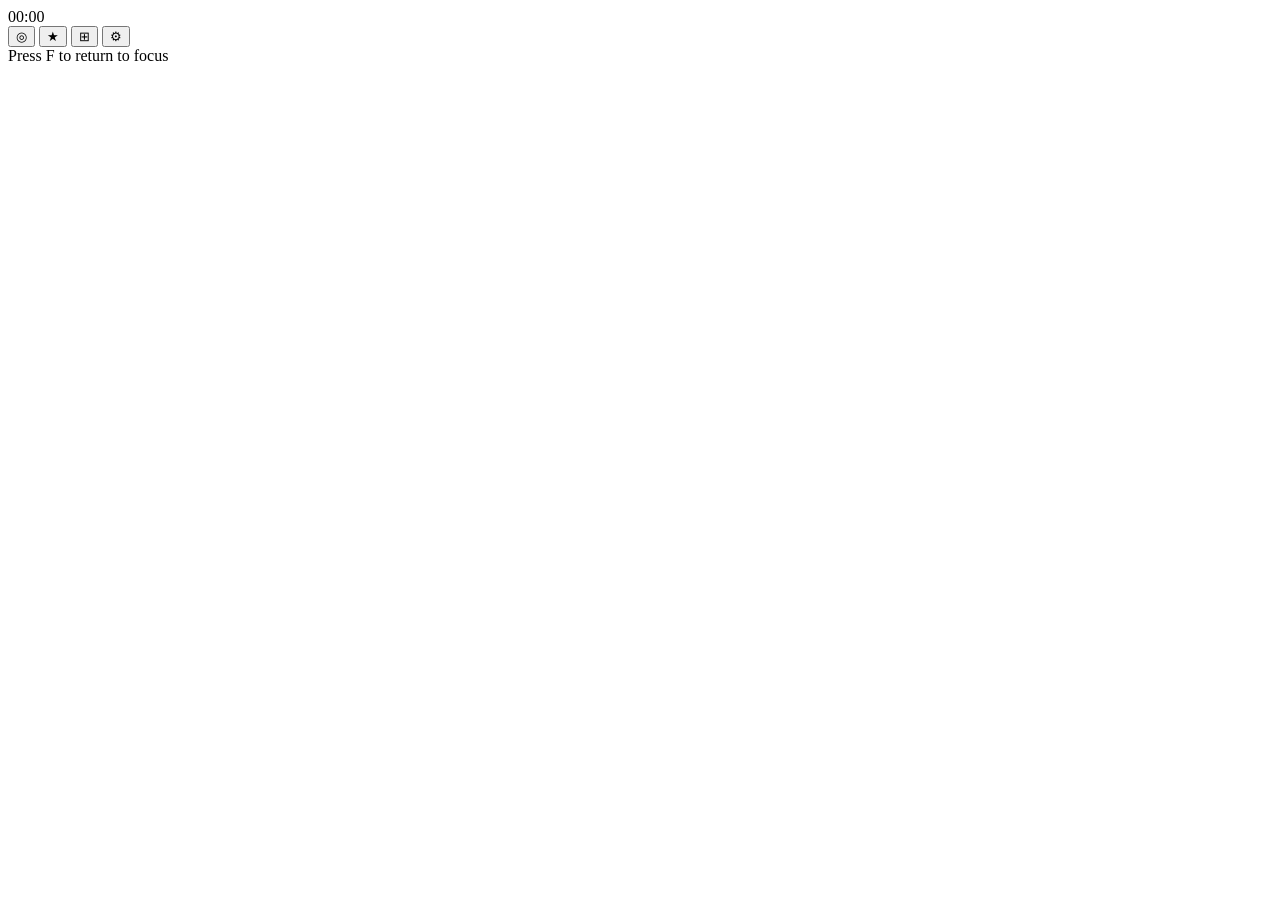
==== index.html @ 4728eda2 "Add files via upload" ====
<!DOCTYPE html>
<html lang="en" data-style="glass" data-mode="system">
<head>
  <meta charset="UTF-8" />
  <meta name="viewport" content="width=device-width, initial-scale=1.0" />
  <title>CustomTab</title>
  <link rel="icon" type="image/png" href="fav.png" />
  <link rel="preconnect" href="https://fonts.googleapis.com" />
  <link rel="preconnect" href="https://fonts.gstatic.com" crossorigin />
  <link href="https://fonts.googleapis.com/css2?family=Inter:wght@400;500;600&display=swap" rel="stylesheet" />

  <!-- v5 styles -->
  <link rel="stylesheet" href="src/styles/tokens.css" />
  <link rel="stylesheet" href="src/styles/base.css" />
  <link rel="stylesheet" href="src/styles/layout.css?v=2026-06-14-3" />
  <link rel="stylesheet" href="src/styles/components.css?v=2026-06-14-3" />
  <link rel="stylesheet" href="src/styles/widgets.css?v=2026-06-14-3" />
  <link rel="stylesheet" href="src/styles/settings.css?v=2026-06-14-3" />
  <link rel="stylesheet" href="src/styles/blocks.css?v=2026-06-14-3" />
  <link rel="stylesheet" href="src/styles/onboarding.css" />
  <link rel="stylesheet" href="src/styles/responsive.css?v=2026-06-14-3" />
</head>
<body>

  <!-- Background layer -->
  <div id="bg-layer">
    <div id="bg-media"></div>
    <div id="bg-overlay" aria-hidden="true"></div>
  </div>

  <!-- Focus layer (default visible) -->
  <div id="focus-layer" aria-label="Focus view">
    <div class="focus-content">
      <div id="f-clock" aria-live="off" aria-atomic="true">00:00</div>
      <div id="f-date"></div>
      <div id="f-greeting"></div>
      <div id="f-weather" hidden></div>
      <div id="f-goals" hidden></div>
    </div>
  </div>

  <!-- Top bar (shown when dashboard is open) -->
  <div id="top-bar">
    <button class="icon-btn" id="focus-btn"  title="Back to focus (F)" aria-label="Return to focus view">◎</button>
    <button class="icon-btn" id="favs-btn"   title="Open favorite links" aria-label="Open all favorite links">★</button>
    <button class="icon-btn" id="design-btn" title="Design mode — drag and resize dashboard blocks" aria-label="Toggle design mode">⊞</button>
    <button class="icon-btn" id="settings-btn" title="Settings" aria-label="Open settings">⚙</button>
  </div>

  <!-- Dashboard layer -->
  <div id="dash-layer" aria-hidden="true">
    <div id="dash-content">
      <!-- All dashboard blocks rendered here by blocks.js -->
      <div id="blocks-container" class="blocks-container mode-auto" aria-label="Dashboard"></div>
    </div>
  </div>

  <!-- Quick Open (Ctrl/Cmd+K) -->
  <div id="quick-open" role="dialog" aria-modal="true" aria-label="Quick Open" hidden>
    <div id="quick-backdrop"></div>
    <div id="quick-panel">
      <div id="quick-header">
        <span class="q-icon" aria-hidden="true">⌘</span>
        <input id="quick-input" type="text"
               placeholder="Search links, run actions…"
               autocomplete="off" aria-label="Quick search" />
        <kbd id="quick-esc">esc</kbd>
      </div>
      <div id="quick-results" role="listbox" aria-label="Results"></div>
    </div>
  </div>

  <!-- Settings modal -->
  <div id="settings-modal" class="modal-wrap" role="dialog"
       aria-modal="true" aria-label="Settings" hidden>
    <div class="modal-backdrop"></div>
    <div class="modal-panel">
      <div class="modal-header">
        <h2>Settings</h2>
        <button class="modal-close" id="settings-close" aria-label="Close settings">✕</button>
      </div>
      <div class="modal-body">
        <nav id="settings-tabs" aria-label="Settings sections"></nav>
        <div id="settings-content"></div>
      </div>
    </div>
  </div>

  <!-- Onboarding wizard -->
  <div id="onboarding-modal" role="dialog" aria-modal="true" aria-label="Welcome to CustomTab" hidden>
    <div id="onboarding-backdrop"></div>
    <div id="onboarding-panel"></div>
  </div>

  <!-- Migration notice (old config detected) -->
  <div id="migration-notice" hidden>
    <div class="migration-title">⚠ Older setup found</div>
    <p>We found an older CustomTab or MinimalTab setup. v5 uses a new structure — your previous settings will not be automatically migrated.</p>
    <p style="margin-top:.4rem;font-size:.82rem;color:var(--muted)">You can export your old data from your browser's localStorage before starting fresh.</p>
    <div class="migration-actions">
      <button class="s-btn ghost sm" data-settings>Backup &amp; Restore</button>
      <button class="s-btn ghost sm" data-dismiss>Dismiss</button>
    </div>
  </div>

  <!-- Design mode toolbar -->
  <div id="design-toolbar" hidden aria-label="Design mode controls">
    <span id="design-toolbar-label">Design</span>
    <span id="design-mode-label" class="dtb-mode">Auto</span>
    <button class="dtb-btn" id="design-mode-toggle-btn" title="Switch between auto and custom grid mode">Switch mode</button>
    <button class="dtb-btn" id="design-reset-btn">Reset layout</button>
    <button class="dtb-btn dtb-primary" id="design-done-btn">✓ Done</button>
  </div>

  <!-- Link context menu -->
  <div id="link-ctx" role="menu" aria-label="Link options" hidden></div>

  <!-- Hidden file input for config import -->
  <input id="import-file" type="file" accept="application/json" hidden aria-hidden="true" />

  <!-- Toast notification -->
  <div id="toast" role="status" aria-live="polite" aria-atomic="true"></div>

  <!-- Focus hint -->
  <div id="focus-hint" aria-hidden="true">Press F to return to focus</div>

  <script type="module" src="src/main.js?v=2026-06-14-3"></script>
</body>
</html>
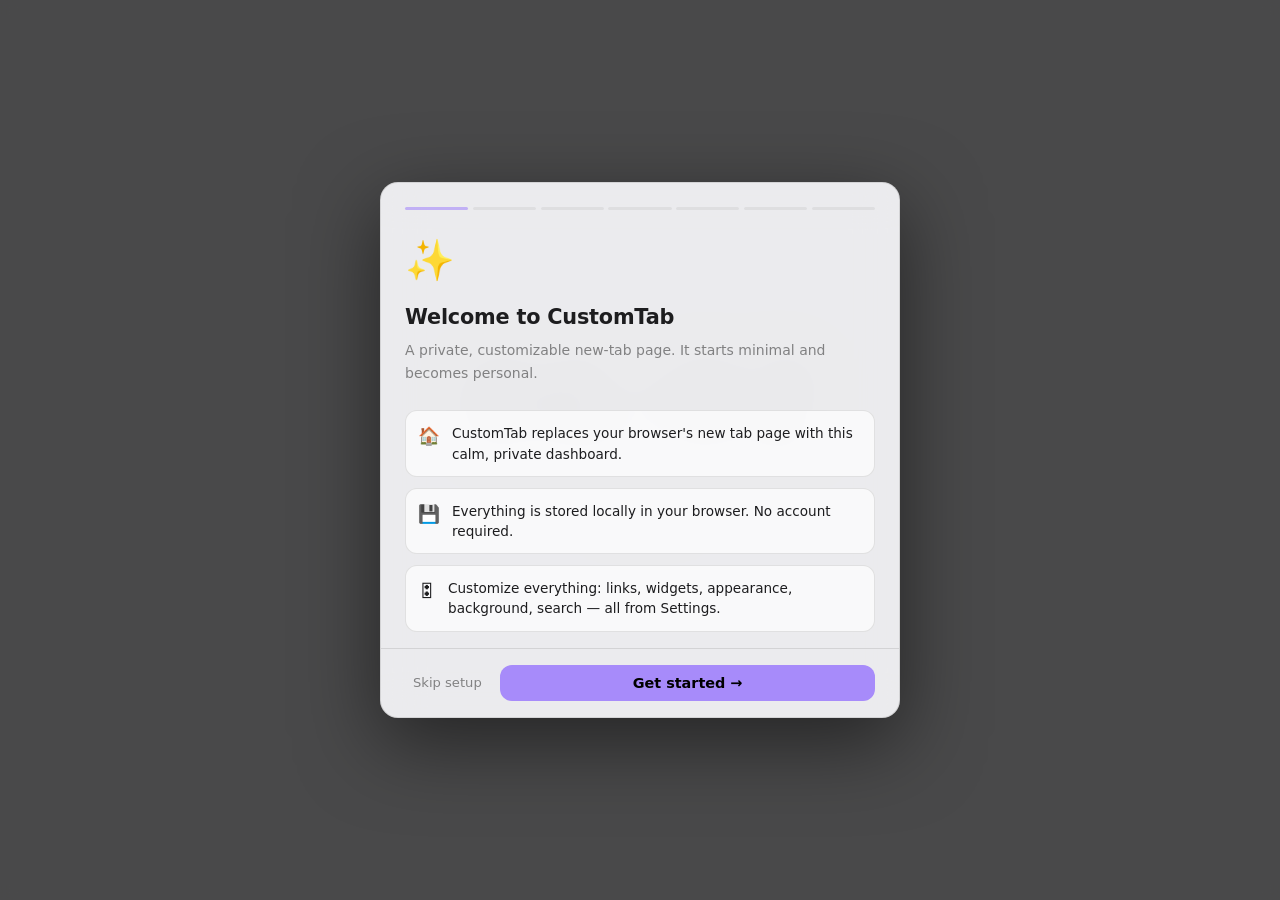
==== commit c471bb07: "Add files via upload" ====
--- a/index.html
+++ b/index.html
@@ -1,4 +1,4 @@
-<!DOCTYPE html>
+﻿<!DOCTYPE html>
 <html lang="en" data-style="glass" data-mode="system">
 <head>
   <meta charset="UTF-8" />
@@ -12,13 +12,13 @@
   <!-- v5 styles -->
   <link rel="stylesheet" href="src/styles/tokens.css" />
   <link rel="stylesheet" href="src/styles/base.css" />
-  <link rel="stylesheet" href="src/styles/layout.css?v=2026-06-14-3" />
-  <link rel="stylesheet" href="src/styles/components.css?v=2026-06-14-3" />
-  <link rel="stylesheet" href="src/styles/widgets.css?v=2026-06-14-3" />
-  <link rel="stylesheet" href="src/styles/settings.css?v=2026-06-14-3" />
-  <link rel="stylesheet" href="src/styles/blocks.css?v=2026-06-14-3" />
+  <link rel="stylesheet" href="src/styles/layout.css?v=2026-06-15-1" />
+  <link rel="stylesheet" href="src/styles/components.css?v=2026-06-15-1" />
+  <link rel="stylesheet" href="src/styles/widgets.css?v=2026-06-15-1" />
+  <link rel="stylesheet" href="src/styles/settings.css?v=2026-06-15-3" />
+  <link rel="stylesheet" href="src/styles/blocks.css?v=2026-06-15-1" />
   <link rel="stylesheet" href="src/styles/onboarding.css" />
-  <link rel="stylesheet" href="src/styles/responsive.css?v=2026-06-14-3" />
+  <link rel="stylesheet" href="src/styles/responsive.css?v=2026-06-15-1" />
 </head>
 <body>
 
@@ -124,6 +124,6 @@
   <!-- Focus hint -->
   <div id="focus-hint" aria-hidden="true">Press F to return to focus</div>
 
-  <script type="module" src="src/main.js?v=2026-06-14-3"></script>
+  <script type="module" src="src/main.js?v=2026-06-15-4"></script>
 </body>
 </html>
--- a/src/styles/tokens.css
+++ b/src/styles/tokens.css
@@ -0,0 +1,97 @@
+/* ── Design tokens (CSS custom properties) ── */
+:root {
+  --accent:         #a78bfa;
+  --bg:             #1a1a2e;
+  --text:           #ffffff;
+  --muted:          rgba(255,255,255,0.50);
+  --subtle:         rgba(255,255,255,0.07);
+  --glass-bg:       rgba(255,255,255,0.07);
+  --glass-border:   rgba(255,255,255,0.12);
+  --glass-shadow:   0 8px 32px rgba(0,0,0,0.28);
+  --glass-blur:     20px;
+  --danger:         rgba(239,68,68,1);
+  --danger-bg:      rgba(239,68,68,0.12);
+  --danger-border:  rgba(239,68,68,0.25);
+  --danger-text:    #f87171;
+  --success:        #4ade80;
+  --warning:        #fbbf24;
+
+  --radius-sm:  8px;
+  --radius-md:  12px;
+  --radius-lg:  18px;
+  --radius-xl:  9999px;
+
+  --ease: cubic-bezier(0.4,0,0.2,1);
+  --dur:  260ms;
+
+  --dash-max-width-sm: 540px;
+  --dash-max-width-md: 680px;
+  --dash-max-width-lg: 860px;
+  --dash-max-width-xl: 1080px;
+}
+
+/* ── Style presets ── */
+[data-style="minimal"] {
+  --accent:       #e5e5e5;
+  --bg:           #111111;
+  --glass-bg:     rgba(255,255,255,0.04);
+  --glass-border: rgba(255,255,255,0.08);
+  --glass-blur:   8px;
+}
+[data-style="glass"] {
+  --accent:     #a78bfa;
+  --bg:         #1a1a2e;
+  --glass-bg:   rgba(255,255,255,0.07);
+  --glass-blur: 22px;
+}
+[data-style="neon"] {
+  --accent:       #00ffff;
+  --bg:           #0a0e27;
+  --glass-bg:     rgba(0,255,255,0.05);
+  --glass-border: rgba(0,255,255,0.14);
+}
+[data-style="pastel"] {
+  --accent:       #f9a8d4;
+  --bg:           #fdf2f8;
+  --text:         #1f1f1f;
+  --muted:        rgba(0,0,0,0.45);
+  --subtle:       rgba(0,0,0,0.05);
+  --glass-bg:     rgba(255,255,255,0.65);
+  --glass-border: rgba(0,0,0,0.09);
+  --glass-shadow: 0 8px 32px rgba(0,0,0,0.1);
+}
+[data-style="forest"] {
+  --accent:       #4ade80;
+  --bg:           #0f172a;
+  --glass-bg:     rgba(74,222,128,0.06);
+  --glass-border: rgba(74,222,128,0.12);
+}
+[data-style="oled"] {
+  --accent:     #00d9ff;
+  --bg:         #000000;
+  --glass-bg:   rgba(255,255,255,0.04);
+  --glass-blur: 10px;
+}
+
+/* ── Light / dark / system mode ── */
+@media (prefers-color-scheme: light) {
+  [data-mode="system"] {
+    --bg:           #f5f5f7;
+    --text:         #1d1d1f;
+    --muted:        rgba(0,0,0,0.45);
+    --subtle:       rgba(0,0,0,0.055);
+    --glass-bg:     rgba(255,255,255,0.70);
+    --glass-border: rgba(0,0,0,0.10);
+    --glass-shadow: 0 8px 32px rgba(0,0,0,0.10);
+  }
+}
+[data-mode="light"] {
+  --bg:           #f5f5f7;
+  --text:         #1d1d1f;
+  --muted:        rgba(0,0,0,0.45);
+  --subtle:       rgba(0,0,0,0.055);
+  --glass-bg:     rgba(255,255,255,0.70);
+  --glass-border: rgba(0,0,0,0.10);
+  --glass-shadow: 0 8px 32px rgba(0,0,0,0.10);
+}
+/* data-mode="dark" uses root defaults */
--- a/src/styles/base.css
+++ b/src/styles/base.css
@@ -0,0 +1,61 @@
+/* ── Reset ── */
+*, *::before, *::after {
+  box-sizing: border-box;
+  margin: 0;
+  padding: 0;
+}
+
+html, body {
+  height: 100%;
+  overflow: hidden;
+}
+
+body {
+  background: var(--bg);
+  color: var(--text);
+  font-family: 'Inter', -apple-system, BlinkMacSystemFont, system-ui, sans-serif;
+  font-size: 15px;
+  line-height: 1.5;
+  -webkit-font-smoothing: antialiased;
+  transition: background var(--dur) var(--ease), color var(--dur) var(--ease);
+}
+
+a        { color: inherit; text-decoration: none; }
+button   { font-family: inherit; cursor: pointer; }
+input, select, textarea { font-family: inherit; }
+img      { display: block; }
+
+/* ── Scrollbar ── */
+::-webkit-scrollbar        { width: 4px; height: 4px; }
+::-webkit-scrollbar-track  { background: transparent; }
+::-webkit-scrollbar-thumb  { background: var(--glass-border); border-radius: 2px; }
+::-webkit-scrollbar-thumb:hover { background: var(--muted); }
+
+/* ── Focus visible ── */
+:focus-visible {
+  outline: 2px solid var(--accent);
+  outline-offset: 2px;
+}
+:focus:not(:focus-visible) {
+  outline: none;
+}
+
+/* ── Reduced motion ── */
+@media (prefers-reduced-motion: reduce) {
+  *, *::before, *::after {
+    transition-duration: 1ms !important;
+    animation-duration: 1ms !important;
+    animation-iteration-count: 1 !important;
+  }
+}
+
+/* ── Screen reader only ── */
+.sr-only {
+  position: absolute;
+  width: 1px; height: 1px;
+  padding: 0; margin: -1px;
+  overflow: hidden;
+  clip: rect(0,0,0,0);
+  white-space: nowrap;
+  border-width: 0;
+}
--- a/src/styles/layout.css
+++ b/src/styles/layout.css
@@ -0,0 +1,187 @@
+/* ── Background layer ── */
+#bg-layer {
+  position: fixed;
+  inset: 0;
+  z-index: 0;
+  overflow: hidden;
+}
+#bg-media {
+  position: absolute;
+  inset: 0;
+  width: 100%; height: 100%;
+  background-size: cover;
+  background-position: center;
+  filter: blur(0px) brightness(0.65);
+  transform: scale(1.05);
+  transition: filter 0.4s ease, background-image 0.6s ease;
+}
+#bg-overlay {
+  position: absolute;
+  inset: 0;
+  background: linear-gradient(180deg,
+    rgba(0,0,0,.18) 0%,
+    rgba(0,0,0,.38) 55%,
+    rgba(0,0,0,.5)  100%);
+  pointer-events: none;
+}
+body:not(.has-bg-image) #bg-overlay { display: none; }
+
+/* ── App layers ── */
+#focus-layer, #dash-layer {
+  position: fixed;
+  inset: 0;
+  z-index: 10;
+  transition: opacity var(--dur) var(--ease), visibility var(--dur) var(--ease);
+}
+
+/* ── Focus layer ── */
+#focus-layer {
+  display: grid;
+  place-items: center;
+  cursor: default;
+  user-select: none;
+}
+.focus-content { text-align: center; }
+
+#f-clock {
+  font-size: clamp(4rem, 12vw, 7.5rem);
+  font-weight: 600;
+  letter-spacing: -0.03em;
+  line-height: 1;
+}
+#f-date {
+  font-size: clamp(1rem, 2.5vw, 1.35rem);
+  font-weight: 400;
+  opacity: 0.8;
+  margin-top: 0.7rem;
+}
+#f-greeting {
+  font-size: 0.95rem;
+  opacity: 0.5;
+  margin-top: 0.4rem;
+}
+#f-weather {
+  font-size: 0.875rem;
+  opacity: 0.45;
+  margin-top: 0.4rem;
+  letter-spacing: 0.01em;
+}
+#f-goals {
+  margin-top: 1rem;
+  display: flex;
+  gap: 0.5rem;
+  justify-content: center;
+  flex-wrap: wrap;
+}
+.f-goal-chip {
+  display: inline-flex;
+  align-items: center;
+  gap: 0.3rem;
+  padding: 0.25rem 0.6rem;
+  background: var(--glass-bg);
+  border: 1px solid var(--glass-border);
+  border-radius: var(--radius-xl);
+  font-size: 0.78rem;
+  color: var(--muted);
+  cursor: pointer;
+  transition: all 0.15s;
+}
+.f-goal-chip.done {
+  color: var(--success);
+  border-color: color-mix(in srgb, var(--success) 40%, transparent);
+  text-decoration: line-through;
+  opacity: 0.65;
+}
+
+/* ── Dashboard layer ── */
+#dash-layer {
+  opacity: 0;
+  visibility: hidden;
+  pointer-events: none;
+  display: flex;
+  flex-direction: column;
+  align-items: center;
+  overflow-y: auto;
+  overflow-x: hidden;
+  padding: 1rem;
+  scroll-behavior: smooth;
+}
+#dash-layer::-webkit-scrollbar { width: 0; }
+
+/* ── Revealed state ── */
+body.dash-on #focus-layer {
+  opacity: 0;
+  visibility: hidden;
+  pointer-events: none;
+}
+body.dash-on #dash-layer {
+  opacity: 1;
+  visibility: visible;
+  pointer-events: auto;
+}
+body.dash-on #top-bar {
+  opacity: 1;
+  visibility: visible;
+  pointer-events: auto;
+}
+
+/* ── Top bar ── */
+#top-bar {
+  position: fixed;
+  top: 1rem;
+  right: 1.25rem;
+  z-index: 20;
+  display: flex;
+  gap: 0.4rem;
+  opacity: 0;
+  visibility: hidden;
+  pointer-events: none;
+  transition: opacity var(--dur) var(--ease), visibility var(--dur) var(--ease);
+}
+
+/* ── Dashboard content ── */
+#dash-content {
+  width: 100%;
+  max-width: var(--dash-max-width-md, 680px);
+  min-width: 0;
+  margin: auto;
+  padding: 5.5rem 0 4rem;
+  display: flex;
+  flex-direction: column;
+  gap: 1.75rem;
+}
+
+/* Dashboard width variants */
+[data-dash-width="sm"] #dash-content { max-width: var(--dash-max-width-sm); }
+[data-dash-width="md"] #dash-content { max-width: var(--dash-max-width-md); }
+[data-dash-width="lg"] #dash-content { max-width: var(--dash-max-width-lg); }
+[data-dash-width="xl"] #dash-content { max-width: var(--dash-max-width-xl); }
+
+/* Density variants */
+[data-density="compact"] #dash-content { gap: 1.1rem; padding-top: 4rem; }
+[data-density="spacious"] #dash-content { gap: 2.25rem; padding-top: 7rem; }
+
+/* ── Focus hint ── */
+#focus-hint {
+  position: fixed;
+  bottom: 1.25rem;
+  left: 50%;
+  transform: translateX(-50%);
+  font-size: 0.75rem;
+  color: var(--muted);
+  opacity: 0;
+  transition: opacity 0.3s;
+  z-index: 15;
+  pointer-events: none;
+  white-space: nowrap;
+}
+body.dash-on #focus-hint { opacity: 0.55; }
+
+/* ── Animations ── */
+@keyframes fadeUp {
+  from { opacity: 0; transform: translateY(10px); }
+  to   { opacity: 1; transform: translateY(0); }
+}
+body.dash-on #dash-content {
+  animation: fadeUp var(--dur) var(--ease) both;
+}
--- a/src/styles/components.css
+++ b/src/styles/components.css
@@ -0,0 +1,327 @@
+/* ── Icon button ── */
+.icon-btn {
+  display: inline-flex;
+  align-items: center;
+  justify-content: center;
+  width: 36px; height: 36px;
+  background: var(--glass-bg);
+  border: 1px solid var(--glass-border);
+  border-radius: var(--radius-md);
+  backdrop-filter: blur(var(--glass-blur));
+  -webkit-backdrop-filter: blur(var(--glass-blur));
+  color: var(--text);
+  font-size: 1rem;
+  transition: background 0.15s ease;
+}
+.icon-btn:hover { background: var(--subtle); }
+
+/* ── Search bar ── */
+#search-bar {
+  display: flex;
+  align-items: center;
+  gap: 0.5rem;
+  background: var(--glass-bg);
+  backdrop-filter: blur(var(--glass-blur));
+  -webkit-backdrop-filter: blur(var(--glass-blur));
+  border: 1px solid var(--glass-border);
+  border-radius: var(--radius-xl);
+  padding: 0.45rem 0.6rem;
+  box-shadow: var(--glass-shadow);
+  transition: border-color 0.15s ease;
+}
+#search-bar:focus-within { border-color: var(--accent); }
+
+#search-modes { display: flex; gap: 0.25rem; flex-shrink: 0; }
+
+.mode-pill {
+  padding: 0.3rem 0.65rem;
+  background: transparent;
+  border: 1px solid var(--glass-border);
+  border-radius: var(--radius-xl);
+  font-size: 0.75rem;
+  font-weight: 500;
+  color: var(--muted);
+  transition: all 0.15s ease;
+}
+.mode-pill:hover { color: var(--text); border-color: var(--muted); }
+.mode-pill.active {
+  background: var(--accent);
+  border-color: var(--accent);
+  color: #000;
+  font-weight: 600;
+}
+
+#search-input {
+  flex: 1;
+  background: transparent;
+  border: none;
+  outline: none;
+  color: var(--text);
+  font-size: 1rem;
+  padding: 0.35rem 0.25rem;
+  min-width: 0;
+}
+#search-input::placeholder { color: var(--muted); }
+
+#search-submit {
+  flex-shrink: 0;
+  padding: 0.38rem 1rem;
+  background: var(--accent);
+  border: none;
+  border-radius: var(--radius-xl);
+  color: #000;
+  font-size: 0.82rem;
+  font-weight: 600;
+  transition: opacity 0.15s;
+}
+#search-submit:hover { opacity: 0.85; }
+
+/* ── Links area ── */
+#links-area { display: flex; flex-direction: column; gap: 1.25rem; }
+
+.favorites-row {
+  display: flex;
+  flex-wrap: wrap;
+  gap: 0.5rem;
+}
+.favorites-label {
+  width: 100%;
+  font-size: 0.7rem;
+  font-weight: 600;
+  text-transform: uppercase;
+  letter-spacing: 0.08em;
+  color: var(--muted);
+  margin-bottom: 0.1rem;
+}
+
+.link-folder { display: flex; flex-direction: column; gap: 0.55rem; }
+
+.folder-header {
+  display: flex;
+  align-items: center;
+  gap: 0.4rem;
+  cursor: pointer;
+  padding: 0.1rem 0;
+}
+.folder-name {
+  font-size: 0.7rem;
+  font-weight: 600;
+  text-transform: uppercase;
+  letter-spacing: 0.08em;
+  color: var(--muted);
+  user-select: none;
+}
+.folder-caret {
+  font-size: 0.6rem;
+  color: var(--muted);
+  opacity: 0.55;
+  transition: transform 0.2s ease;
+  user-select: none;
+}
+.folder-caret.collapsed { transform: rotate(-90deg); }
+
+.folder-open-all {
+  margin-left: auto;
+  font-size: 0.68rem;
+  color: var(--muted);
+  background: none;
+  border: none;
+  padding: 0.15rem 0.4rem;
+  border-radius: var(--radius-sm);
+  cursor: pointer;
+  opacity: 0;
+  transition: opacity 0.15s, color 0.15s, background 0.15s;
+}
+.link-folder:hover .folder-open-all { opacity: 1; }
+.folder-open-all:hover { color: var(--text); background: var(--subtle); }
+
+.folder-chips {
+  display: flex;
+  flex-wrap: wrap;
+  gap: 0.45rem;
+  overflow: hidden;
+  max-height: 500px;
+  transition: max-height 0.25s ease, opacity 0.2s ease;
+}
+.folder-chips.collapsed { max-height: 0; opacity: 0; pointer-events: none; }
+
+.link-chip {
+  display: inline-flex;
+  align-items: center;
+  gap: 0.35rem;
+  padding: 0.42rem 0.85rem;
+  background: var(--glass-bg);
+  border: 1px solid var(--glass-border);
+  border-radius: var(--radius-xl);
+  font-size: 0.85rem;
+  color: var(--text);
+  cursor: pointer;
+  transition: background 0.15s, border-color 0.15s, transform 0.15s;
+  user-select: none;
+  min-height: 36px;
+}
+.link-chip:hover { background: var(--subtle); transform: translateY(-1px); }
+.link-chip.favorite {
+  border-color: color-mix(in srgb, var(--accent) 60%, transparent);
+}
+.chip-favicon { width: 13px; height: 13px; border-radius: 2px; flex-shrink: 0; }
+
+/* ── Context menu ── */
+#link-ctx {
+  position: fixed;
+  z-index: 9800;
+  background: color-mix(in srgb, var(--bg) 92%, transparent);
+  backdrop-filter: blur(var(--glass-blur));
+  -webkit-backdrop-filter: blur(var(--glass-blur));
+  border: 1px solid var(--glass-border);
+  border-radius: var(--radius-md);
+  box-shadow: var(--glass-shadow);
+  min-width: 155px;
+  padding: 0.3rem 0;
+  overflow: hidden;
+}
+#link-ctx[hidden] { display: none; }
+.ctx-item {
+  display: flex;
+  align-items: center;
+  gap: 0.5rem;
+  padding: 0.5rem 0.85rem;
+  font-size: 0.85rem;
+  transition: background 0.1s;
+}
+.ctx-item:hover { background: var(--subtle); }
+.ctx-sep { height: 1px; background: var(--glass-border); margin: 0.2rem 0; }
+
+/* ── Quick Open ── */
+#quick-open {
+  position: fixed;
+  inset: 0;
+  z-index: 9000;
+  display: flex;
+  align-items: flex-start;
+  justify-content: center;
+  padding-top: 12vh;
+}
+#quick-open[hidden] { display: none; }
+#quick-backdrop {
+  position: absolute;
+  inset: 0;
+  background: rgba(0,0,0,0.55);
+  backdrop-filter: blur(4px);
+  -webkit-backdrop-filter: blur(4px);
+}
+#quick-panel {
+  position: relative;
+  width: 90%;
+  max-width: 560px;
+  background: color-mix(in srgb, var(--bg) 88%, transparent);
+  backdrop-filter: blur(var(--glass-blur));
+  -webkit-backdrop-filter: blur(var(--glass-blur));
+  border: 1px solid var(--glass-border);
+  border-radius: var(--radius-lg);
+  box-shadow: 0 20px 60px rgba(0,0,0,0.45);
+  overflow: hidden;
+}
+#quick-header {
+  display: flex;
+  align-items: center;
+  gap: 0.7rem;
+  padding: 0.85rem 1rem;
+  border-bottom: 1px solid var(--glass-border);
+}
+.q-icon { font-size: 1rem; opacity: 0.45; }
+#quick-input {
+  flex: 1;
+  background: transparent;
+  border: none;
+  outline: none;
+  color: var(--text);
+  font-size: 0.95rem;
+}
+#quick-input::placeholder { color: var(--muted); }
+#quick-esc {
+  font-size: 0.68rem;
+  padding: 0.15rem 0.4rem;
+  background: var(--subtle);
+  border-radius: 4px;
+  color: var(--muted);
+}
+#quick-results { max-height: 340px; overflow-y: auto; }
+.q-section {
+  padding: 0.45rem 1rem 0.2rem;
+  font-size: 0.67rem;
+  font-weight: 600;
+  text-transform: uppercase;
+  letter-spacing: 0.07em;
+  color: var(--muted);
+  opacity: 0.7;
+}
+.q-item {
+  display: flex;
+  align-items: center;
+  gap: 0.65rem;
+  padding: 0.65rem 1rem;
+  cursor: pointer;
+  transition: background 0.1s;
+}
+.q-item:hover, .q-item.sel { background: var(--subtle); }
+.q-item-icon { font-size: 1rem; width: 1.3rem; text-align: center; opacity: 0.8; }
+.q-item-name { flex: 1; font-size: 0.875rem; }
+.q-item-hint { font-size: 0.75rem; color: var(--muted); }
+.q-empty { padding: 2rem; text-align: center; color: var(--muted); font-size: 0.875rem; }
+
+/* ── Toast ── */
+#toast {
+  position: fixed;
+  bottom: 1.5rem;
+  left: 50%;
+  transform: translateX(-50%);
+  background: color-mix(in srgb, var(--bg) 90%, transparent);
+  backdrop-filter: blur(var(--glass-blur));
+  -webkit-backdrop-filter: blur(var(--glass-blur));
+  border: 1px solid var(--glass-border);
+  border-radius: var(--radius-xl);
+  padding: 0.55rem 1.2rem;
+  font-size: 0.85rem;
+  box-shadow: var(--glass-shadow);
+  z-index: 9999;
+  opacity: 0;
+  pointer-events: none;
+  transition: opacity 0.2s ease, transform 0.2s ease;
+  white-space: nowrap;
+  max-width: 90vw;
+  overflow: hidden;
+  text-overflow: ellipsis;
+}
+#toast.show { opacity: 1; }
+
+/* ── Migration notice ── */
+#migration-notice {
+  position: fixed;
+  top: 1rem;
+  left: 50%;
+  transform: translateX(-50%);
+  z-index: 9000;
+  background: color-mix(in srgb, var(--bg) 92%, transparent);
+  backdrop-filter: blur(var(--glass-blur));
+  border: 1px solid var(--warning);
+  border-radius: var(--radius-lg);
+  padding: 1rem 1.25rem;
+  max-width: 480px;
+  width: 90%;
+  box-shadow: var(--glass-shadow);
+  font-size: 0.875rem;
+  line-height: 1.5;
+}
+#migration-notice[hidden] { display: none; }
+.migration-title {
+  font-weight: 600;
+  margin-bottom: 0.4rem;
+  color: var(--warning);
+}
+.migration-actions {
+  display: flex;
+  gap: 0.5rem;
+  margin-top: 0.75rem;
+  flex-wrap: wrap;
+}
--- a/src/styles/widgets.css
+++ b/src/styles/widgets.css
@@ -0,0 +1,369 @@
+/* ── Widget area layout ── */
+#widgets-area {
+  display: flex;
+  flex-wrap: wrap;
+  gap: 1rem;
+}
+
+/* ── Base widget tile ── */
+.widget-tile {
+  flex: 1 1 200px;
+  background: var(--glass-bg);
+  backdrop-filter: blur(var(--glass-blur));
+  -webkit-backdrop-filter: blur(var(--glass-blur));
+  border: 1px solid var(--glass-border);
+  border-radius: var(--radius-lg);
+  padding: 1.1rem 1.25rem;
+  box-shadow: var(--glass-shadow);
+  min-width: 0;
+  overflow: hidden;
+  position: relative;
+}
+
+/* Size variants */
+.widget-tile[data-size="small"]  { flex: 0 0 160px; }
+.widget-tile[data-size="medium"] { flex: 1 1 240px; }
+.widget-tile[data-size="large"]  { flex: 1 1 360px; }
+.widget-tile[data-size="wide"]   { flex: 1 1 100%; }
+.widget-tile[data-size="full"]   { flex: 1 1 100%; }
+.widget-tile[data-size="tall"]   { flex: 1 1 360px; }
+
+/* ── Tile header ── */
+.tile-label {
+  font-size: 0.68rem;
+  font-weight: 600;
+  text-transform: uppercase;
+  letter-spacing: 0.07em;
+  color: var(--muted);
+  margin-bottom: 0.75rem;
+  display: flex;
+  align-items: center;
+  gap: 0.4rem;
+}
+.tile-label-actions {
+  margin-left: auto;
+  display: flex;
+  gap: 0.25rem;
+}
+.tile-action-btn {
+  background: none;
+  border: none;
+  color: var(--muted);
+  font-size: 0.8rem;
+  padding: 0.1rem 0.2rem;
+  border-radius: var(--radius-sm);
+  cursor: pointer;
+  opacity: 0;
+  transition: opacity 0.15s, color 0.15s;
+}
+.widget-tile:hover .tile-action-btn { opacity: 1; }
+.tile-action-btn:hover { color: var(--text); }
+
+/* ── State helpers ── */
+.widget-loading {
+  color: var(--muted);
+  font-size: 0.85rem;
+  text-align: center;
+  padding: 1rem 0;
+}
+.widget-empty {
+  color: var(--muted);
+  font-size: 0.82rem;
+  text-align: center;
+  padding: 0.75rem 0;
+  line-height: 1.5;
+}
+.widget-error {
+  color: var(--danger-text);
+  font-size: 0.8rem;
+  padding: 0.65rem 0.85rem;
+  background: var(--danger-bg);
+  border: 1px solid var(--danger-border);
+  border-radius: var(--radius-sm);
+  margin-top: 0.25rem;
+  line-height: 1.5;
+}
+
+/* ── Weather ── */
+.wx-main { display: flex; align-items: center; gap: 0.85rem; }
+.wx-icon { font-size: 2rem; line-height: 1; flex-shrink: 0; }
+.wx-temp { font-size: 1.9rem; font-weight: 600; line-height: 1; }
+.wx-desc { font-size: 0.82rem; color: var(--muted); }
+.wx-loc  { font-size: 0.75rem; color: var(--muted); margin-top: 0.15rem; }
+.wx-fc {
+  display: flex;
+  gap: 0.4rem;
+  margin-top: 0.75rem;
+  padding-top: 0.65rem;
+  border-top: 1px solid var(--glass-border);
+}
+.wx-fc-day  { flex: 1; text-align: center; font-size: 0.72rem; }
+.wx-fc-name { color: var(--muted); }
+.wx-fc-icon { font-size: 1rem; margin: 0.2rem 0; }
+
+/* ── Todo ── */
+.todo-list {
+  display: flex;
+  flex-direction: column;
+  gap: 0.35rem;
+  margin-bottom: 0.65rem;
+  max-height: 180px;
+  overflow-y: auto;
+}
+.todo-item { display: flex; align-items: center; gap: 0.45rem; font-size: 0.85rem; }
+.todo-item input[type="checkbox"] { flex-shrink: 0; accent-color: var(--accent); cursor: pointer; }
+.todo-item label { flex: 1; cursor: pointer; }
+.todo-done label { text-decoration: line-through; opacity: 0.4; }
+.todo-del-btn { background: none; border: none; color: var(--muted); font-size: 0.85rem; padding: 0 0.15rem; opacity: 0; transition: opacity 0.1s; }
+.todo-item:hover .todo-del-btn { opacity: 1; }
+.todo-del-btn:hover { color: var(--danger-text); }
+.todo-add-row { display: flex; gap: 0.35rem; }
+.todo-in {
+  flex: 1;
+  background: var(--subtle);
+  border: 1px solid var(--glass-border);
+  border-radius: var(--radius-sm);
+  padding: 0.3rem 0.55rem;
+  color: var(--text);
+  font-size: 0.82rem;
+  outline: none;
+}
+.todo-in:focus { border-color: var(--accent); }
+.todo-add-btn {
+  background: var(--accent);
+  border: none;
+  border-radius: var(--radius-sm);
+  color: #000;
+  width: 28px; height: 28px;
+  font-size: 1.1rem;
+  flex-shrink: 0;
+}
+
+/* ── Notes ── */
+.notes-ta {
+  width: 100%;
+  min-height: 90px;
+  background: transparent;
+  border: none;
+  outline: none;
+  resize: vertical;
+  color: var(--text);
+  font-family: inherit;
+  font-size: 0.85rem;
+  line-height: 1.6;
+}
+.notes-ta::placeholder { color: var(--muted); }
+
+/* ── RSS ── */
+.rss-list {
+  display: flex;
+  flex-direction: column;
+  gap: 0;
+  max-height: min(60vh, 520px);
+  overflow-y: auto;
+  overscroll-behavior: contain;
+}
+.widget-tile[data-size="tall"] .rss-list { max-height: min(80vh, 800px); }
+.rss-item {
+  padding: 0.55rem 0;
+  border-bottom: 1px solid var(--glass-border);
+  display: block;
+  color: var(--text);
+  text-decoration: none;
+  transition: color 0.1s;
+  min-width: 0;
+}
+.rss-item:last-child { border-bottom: none; }
+.rss-item:hover { color: var(--accent); }
+.rss-item-title {
+  font-size: 0.85rem;
+  font-weight: 500;
+  line-height: 1.35;
+  display: -webkit-box;
+  -webkit-line-clamp: 2;
+  -webkit-box-orient: vertical;
+  overflow: hidden;
+  word-break: break-word;
+}
+.rss-item-meta { font-size: 0.72rem; color: var(--muted); margin-top: 0.2rem; display: flex; gap: 0.45rem; flex-wrap: wrap; }
+.rss-item-excerpt { font-size: 0.78rem; color: var(--muted); margin-top: 0.2rem; line-height: 1.4; display: -webkit-box; -webkit-line-clamp: 3; -webkit-box-orient: vertical; overflow: hidden; word-break: break-word; }
+.rss-footer { margin-top: 0.6rem; font-size: 0.72rem; color: var(--muted); display: flex; justify-content: space-between; }
+.rss-cap-note { margin-top: 0.4rem; font-size: 0.72rem; color: var(--muted); text-align: center; }
+.rss-error-compact { margin-top: 0.35rem; font-size: 0.75rem; }
+.rss-refresh-btn { background: none; border: none; color: var(--muted); font-size: 0.72rem; cursor: pointer; padding: 0; }
+.rss-refresh-btn:hover { color: var(--text); }
+
+/* ── Widget resize menu ── */
+.tile-resize-btn { font-size: 0.8rem; line-height: 1; }
+.resize-menu {
+  position: fixed;
+  z-index: 9200;
+  background: color-mix(in srgb, var(--bg) 96%, transparent);
+  backdrop-filter: blur(var(--glass-blur));
+  -webkit-backdrop-filter: blur(var(--glass-blur));
+  border: 1px solid var(--glass-border);
+  border-radius: var(--radius-md);
+  box-shadow: 0 8px 24px rgba(0,0,0,0.35);
+  padding: 0.25rem;
+  display: flex;
+  flex-direction: column;
+  gap: 0.1rem;
+  min-width: 130px;
+}
+.resize-opt {
+  display: block;
+  width: 100%;
+  padding: 0.4rem 0.75rem;
+  text-align: left;
+  background: none;
+  border: none;
+  color: var(--muted);
+  font-size: 0.82rem;
+  border-radius: var(--radius-sm);
+  cursor: pointer;
+  transition: background 0.1s, color 0.1s;
+}
+.resize-opt:hover { background: var(--subtle); color: var(--text); }
+.resize-opt.active { color: var(--accent); font-weight: 600; }
+
+/* ── Spotify ── */
+.spotify-disconnected {
+  display: flex;
+  flex-direction: column;
+  align-items: center;
+  gap: 0.6rem;
+  padding: 0.5rem 0;
+  text-align: center;
+}
+.spotify-disconnected p { font-size: 0.82rem; color: var(--muted); }
+.spotify-connect-btn {
+  display: inline-flex;
+  align-items: center;
+  gap: 0.4rem;
+  padding: 0.45rem 1rem;
+  background: #1db954;
+  border: none;
+  border-radius: var(--radius-xl);
+  color: #000;
+  font-size: 0.82rem;
+  font-weight: 600;
+  cursor: pointer;
+  transition: opacity 0.15s;
+}
+.spotify-connect-btn:hover { opacity: 0.85; }
+.spotify-now-playing {
+  display: flex;
+  align-items: center;
+  gap: 0.75rem;
+}
+.spotify-art {
+  width: 52px; height: 52px;
+  border-radius: var(--radius-sm);
+  object-fit: cover;
+  flex-shrink: 0;
+  background: var(--subtle);
+}
+.spotify-info { flex: 1; min-width: 0; }
+.spotify-track {
+  font-size: 0.875rem;
+  font-weight: 600;
+  white-space: nowrap;
+  overflow: hidden;
+  text-overflow: ellipsis;
+}
+.spotify-artist { font-size: 0.78rem; color: var(--muted); margin-top: 0.1rem; white-space: nowrap; overflow: hidden; text-overflow: ellipsis; }
+.spotify-controls {
+  display: flex;
+  align-items: center;
+  gap: 0.5rem;
+  margin-top: 0.65rem;
+}
+.spotify-ctrl-btn {
+  background: none;
+  border: none;
+  color: var(--muted);
+  font-size: 1rem;
+  cursor: pointer;
+  padding: 0.2rem;
+  border-radius: var(--radius-sm);
+  transition: color 0.15s;
+}
+.spotify-ctrl-btn:hover { color: var(--text); }
+.spotify-ctrl-btn.play-pause {
+  background: var(--accent);
+  color: #000;
+  width: 32px; height: 32px;
+  border-radius: 50%;
+  display: flex;
+  align-items: center;
+  justify-content: center;
+}
+.spotify-progress-bar {
+  height: 3px;
+  background: var(--subtle);
+  border-radius: 2px;
+  margin-top: 0.65rem;
+  overflow: hidden;
+}
+.spotify-progress-fill {
+  height: 100%;
+  background: var(--accent);
+  border-radius: 2px;
+  transition: width 1s linear;
+}
+
+/* ── Calendar ── */
+.cal-list { display: flex; flex-direction: column; gap: 0.1rem; }
+.cal-day-label {
+  font-size: 0.68rem;
+  font-weight: 600;
+  text-transform: uppercase;
+  letter-spacing: 0.06em;
+  color: var(--muted);
+  margin: 0.6rem 0 0.25rem;
+}
+.cal-day-label:first-child { margin-top: 0; }
+.cal-event {
+  display: flex;
+  align-items: flex-start;
+  gap: 0.5rem;
+  padding: 0.35rem 0;
+  border-bottom: 1px solid color-mix(in srgb, var(--glass-border) 50%, transparent);
+  font-size: 0.82rem;
+}
+.cal-event:last-child { border-bottom: none; }
+.cal-event-dot {
+  width: 6px; height: 6px;
+  border-radius: 50%;
+  background: var(--accent);
+  flex-shrink: 0;
+  margin-top: 0.35rem;
+}
+.cal-event-title { flex: 1; line-height: 1.35; }
+.cal-event-time { font-size: 0.72rem; color: var(--muted); flex-shrink: 0; }
+
+/* ── Goals ── */
+.goals-list { display: flex; flex-direction: column; gap: 0.35rem; }
+.goal-item { display: flex; align-items: center; gap: 0.5rem; font-size: 0.85rem; }
+.goal-item input[type="checkbox"] { flex-shrink: 0; accent-color: var(--accent); cursor: pointer; }
+.goal-item label { flex: 1; cursor: pointer; }
+.goal-done label { text-decoration: line-through; opacity: 0.4; }
+
+/* ── Status ── */
+.status-list { display: flex; flex-direction: column; gap: 0.45rem; }
+.status-item {
+  display: flex;
+  align-items: center;
+  gap: 0.6rem;
+  font-size: 0.82rem;
+}
+.status-dot {
+  width: 8px; height: 8px;
+  border-radius: 50%;
+  flex-shrink: 0;
+}
+.status-dot.online  { background: var(--success); }
+.status-dot.offline { background: var(--danger-text); }
+.status-dot.unknown { background: var(--muted); }
+.status-name { flex: 1; }
+.status-time { font-size: 0.7rem; color: var(--muted); }
--- a/src/styles/settings.css
+++ b/src/styles/settings.css
@@ -0,0 +1,578 @@
+/* ── Modal base ── */
+.modal-wrap {
+  position: fixed;
+  inset: 0;
+  z-index: 9500;
+  display: flex;
+  align-items: flex-end;
+  justify-content: center;
+}
+.modal-wrap[hidden] { display: none; }
+
+.modal-backdrop {
+  position: absolute;
+  inset: 0;
+  background: rgba(0,0,0,0.55);
+  backdrop-filter: blur(4px);
+  -webkit-backdrop-filter: blur(4px);
+}
+
+.modal-panel {
+  position: relative;
+  width: 100%;
+  max-width: 720px;
+  max-height: calc(100vh - 48px);
+  background: color-mix(in srgb, var(--bg) 93%, transparent);
+  backdrop-filter: blur(var(--glass-blur));
+  -webkit-backdrop-filter: blur(var(--glass-blur));
+  border: 1px solid var(--glass-border);
+  border-radius: var(--radius-lg) var(--radius-lg) 0 0;
+  box-shadow: 0 -8px 40px rgba(0,0,0,0.3);
+  display: flex;
+  flex-direction: column;
+  overflow: hidden;
+}
+
+@media (min-width: 600px) {
+  .modal-wrap { align-items: center; padding: 1rem; }
+  .modal-panel { border-radius: var(--radius-lg); max-height: calc(100vh - 48px); }
+}
+
+.modal-header {
+  display: flex;
+  align-items: center;
+  padding: 1rem 1.25rem;
+  border-bottom: 1px solid var(--glass-border);
+  flex-shrink: 0;
+}
+.modal-header h2 { font-size: 0.95rem; font-weight: 600; flex: 1; }
+
+.modal-close {
+  background: none;
+  border: none;
+  color: var(--muted);
+  font-size: 1rem;
+  padding: 0.25rem 0.4rem;
+  border-radius: var(--radius-sm);
+}
+.modal-close:hover { color: var(--text); }
+
+.modal-body { display: flex; flex: 1; overflow: hidden; }
+
+/* ── Settings tabs ── */
+#settings-tabs {
+  width: 136px;
+  flex-shrink: 0;
+  border-right: 1px solid var(--glass-border);
+  padding: 0.6rem 0;
+  overflow-y: auto;
+}
+
+.tab-btn {
+  display: block;
+  width: 100%;
+  padding: 0.55rem 1rem;
+  text-align: left;
+  background: none;
+  border: none;
+  color: var(--muted);
+  font-size: 0.82rem;
+  transition: color 0.15s, background 0.15s;
+}
+.tab-btn:hover { color: var(--text); background: var(--subtle); }
+.tab-btn.active { color: var(--accent); font-weight: 600; background: var(--subtle); }
+
+#settings-content {
+  flex: 1;
+  overflow-y: auto;
+  padding: 1.1rem 1.25rem;
+}
+
+/* ── Settings form components ── */
+.s-section {
+  font-size: 0.67rem;
+  font-weight: 700;
+  text-transform: uppercase;
+  letter-spacing: 0.08em;
+  color: var(--muted);
+  margin: 1.1rem 0 0.5rem;
+}
+.s-section:first-child { margin-top: 0; }
+
+.s-row {
+  display: flex;
+  align-items: flex-start;
+  gap: 0.75rem;
+  padding: 0.7rem 0;
+  border-bottom: 1px solid var(--glass-border);
+}
+.s-row:last-child { border-bottom: none; }
+
+.s-label { flex: 1; min-width: 0; }
+.s-label strong { display: block; font-size: 0.85rem; font-weight: 500; }
+.s-label span { display: block; font-size: 0.78rem; color: var(--muted); margin-top: 0.1rem; }
+
+.s-ctrl {
+  flex-shrink: 0;
+  display: flex;
+  align-items: center;
+  gap: 0.4rem;
+}
+
+.s-input, .s-select {
+  background: var(--subtle);
+  border: 1px solid var(--glass-border);
+  border-radius: var(--radius-sm);
+  padding: 0.38rem 0.6rem;
+  color: var(--text);
+  font-size: 0.82rem;
+  outline: none;
+  min-width: 150px;
+  max-width: 100%;
+  box-sizing: border-box;
+}
+.s-input:focus, .s-select:focus { border-color: var(--accent); }
+.s-select option { background: var(--bg); }
+.s-input-wide { min-width: min(220px, 100%); }
+.s-input-full { width: 100%; min-width: 0; }
+
+.s-textarea {
+  background: var(--subtle);
+  border: 1px solid var(--glass-border);
+  border-radius: var(--radius-sm);
+  padding: 0.38rem 0.6rem;
+  color: var(--text);
+  font-size: 0.82rem;
+  outline: none;
+  width: 100%;
+  resize: vertical;
+  min-height: 80px;
+}
+.s-textarea:focus { border-color: var(--accent); }
+
+/* ── Toggle ── */
+.s-toggle {
+  position: relative;
+  width: 38px; height: 21px;
+  flex-shrink: 0;
+  cursor: pointer;
+}
+.s-toggle input { opacity: 0; position: absolute; width: 0; height: 0; }
+.s-track {
+  position: absolute;
+  inset: 0;
+  background: var(--subtle);
+  border: 1px solid var(--glass-border);
+  border-radius: 11px;
+  transition: background 0.2s, border-color 0.2s;
+}
+.s-toggle input:checked ~ .s-track { background: var(--accent); border-color: var(--accent); }
+.s-track::after {
+  content: '';
+  position: absolute;
+  width: 15px; height: 15px;
+  background: #fff;
+  border-radius: 50%;
+  top: 2px; left: 2px;
+  transition: transform 0.2s;
+}
+.s-toggle input:checked ~ .s-track::after { transform: translateX(17px); }
+.s-toggle:focus-within .s-track { outline: 2px solid var(--accent); outline-offset: 2px; }
+
+/* ── Buttons ── */
+.s-btn {
+  padding: 0.4rem 0.9rem;
+  background: var(--accent);
+  border: none;
+  border-radius: var(--radius-md);
+  color: #000;
+  font-size: 0.82rem;
+  font-weight: 600;
+  transition: opacity 0.15s;
+  white-space: nowrap;
+}
+.s-btn:hover { opacity: 0.85; }
+.s-btn.ghost {
+  background: var(--glass-bg);
+  border: 1px solid var(--glass-border);
+  color: var(--text);
+  font-weight: 400;
+}
+.s-btn.ghost:hover { background: var(--subtle); }
+.s-btn.danger {
+  background: var(--danger-bg);
+  border: 1px solid var(--danger-border);
+  color: var(--danger-text);
+  font-weight: 400;
+}
+.s-btn.danger:hover { background: rgba(239,68,68,0.22); }
+.s-btn.sm { padding: 0.28rem 0.65rem; font-size: 0.75rem; }
+
+/* ── Style preset grid ── */
+.style-grid {
+  display: grid;
+  grid-template-columns: repeat(auto-fill, minmax(88px, 1fr));
+  gap: 0.55rem;
+  margin-top: 0.65rem;
+}
+.style-card {
+  padding: 0.55rem;
+  border: 2px solid var(--glass-border);
+  border-radius: var(--radius-md);
+  cursor: pointer;
+  text-align: center;
+  transition: border-color 0.15s;
+  background: none;
+}
+.style-card:hover { border-color: var(--muted); }
+.style-card.active { border-color: var(--accent); }
+.style-swatch { height: 32px; border-radius: var(--radius-sm); margin-bottom: 0.35rem; }
+.style-name { font-size: 0.72rem; font-weight: 500; color: var(--text); }
+
+/* ── Color swatch input ── */
+.color-swatch {
+  width: 28px; height: 28px;
+  border-radius: 6px;
+  border: 2px solid var(--glass-border);
+  cursor: pointer;
+  padding: 0;
+  overflow: hidden;
+  flex-shrink: 0;
+}
+.color-swatch input[type="color"] {
+  width: 130%; height: 130%;
+  border: none;
+  padding: 0;
+  margin: -15% 0 0 -15%;
+  cursor: pointer;
+}
+
+/* ── Mode/option pills ── */
+.mode-group { display: flex; gap: 0.3rem; flex-wrap: wrap; }
+.mode-opt {
+  padding: 0.3rem 0.6rem;
+  background: var(--subtle);
+  border: 1px solid var(--glass-border);
+  border-radius: var(--radius-md);
+  font-size: 0.78rem;
+  color: var(--muted);
+  transition: all 0.15s;
+}
+.mode-opt:hover { color: var(--text); }
+.mode-opt.active {
+  background: var(--accent);
+  border-color: var(--accent);
+  color: #000;
+  font-weight: 600;
+}
+
+/* ── Links editor ── */
+.folders-list { display: flex; flex-direction: column; gap: 0.65rem; }
+.lfe {
+  background: var(--glass-bg);
+  border: 1px solid var(--glass-border);
+  border-radius: var(--radius-md);
+  overflow: hidden;
+}
+.lfe-head {
+  display: flex;
+  align-items: center;
+  gap: 0.5rem;
+  padding: 0.55rem 0.75rem;
+  background: var(--subtle);
+}
+.lfe-fold-name {
+  flex: 1;
+  background: transparent;
+  border: none;
+  color: var(--text);
+  font-size: 0.85rem;
+  font-weight: 600;
+  outline: none;
+}
+.lfe-fold-name:focus { text-decoration: underline; text-decoration-color: var(--accent); }
+.lfe-fold-del { background: none; border: none; color: var(--muted); font-size: 0.85rem; }
+.lfe-fold-del:hover { color: var(--danger-text); }
+.lfe-links { padding: 0.5rem 0.75rem; display: flex; flex-direction: column; gap: 0.35rem; }
+.lfe-link-row { display: flex; align-items: center; gap: 0.35rem; }
+.lfe-ln, .lfe-lu {
+  background: var(--subtle);
+  border: 1px solid var(--glass-border);
+  border-radius: var(--radius-sm);
+  padding: 0.28rem 0.5rem;
+  color: var(--text);
+  font-size: 0.78rem;
+  outline: none;
+  flex: 1;
+}
+.lfe-ln { max-width: 120px; }
+.lfe-ln:focus, .lfe-lu:focus { border-color: var(--accent); }
+.lfe-fav { background: none; border: none; cursor: pointer; font-size: 0.85rem; opacity: 0.35; transition: opacity 0.15s; }
+.lfe-fav.on { opacity: 1; color: var(--accent); }
+.lfe-link-del { background: none; border: none; color: var(--muted); font-size: 0.8rem; }
+.lfe-link-del:hover { color: var(--danger-text); }
+.lfe-add-link {
+  width: 100%;
+  margin-top: 0.3rem;
+  padding: 0.28rem;
+  background: none;
+  border: 1px dashed var(--glass-border);
+  border-radius: var(--radius-sm);
+  color: var(--muted);
+  font-size: 0.78rem;
+  cursor: pointer;
+}
+.lfe-add-link:hover { color: var(--text); border-color: var(--accent); }
+.add-folder-btn {
+  width: 100%;
+  padding: 0.5rem;
+  background: var(--glass-bg);
+  border: 1px dashed var(--glass-border);
+  border-radius: var(--radius-md);
+  color: var(--muted);
+  font-size: 0.82rem;
+  cursor: pointer;
+  transition: color 0.15s, border-color 0.15s;
+}
+.add-folder-btn:hover { color: var(--text); border-color: var(--accent); }
+
+/* ── Widget accordion in settings ── */
+.widget-section {
+  border: 1px solid var(--glass-border);
+  border-radius: var(--radius-md);
+  margin-bottom: 0.65rem;
+  overflow: hidden;
+}
+.widget-section-head {
+  display: flex;
+  align-items: center;
+  gap: 0.6rem;
+  padding: 0.65rem 0.85rem;
+  background: var(--subtle);
+  cursor: pointer;
+}
+.widget-section-icon { font-size: 1rem; flex-shrink: 0; }
+.widget-section-title { flex: 1; font-size: 0.88rem; font-weight: 500; }
+.widget-section-desc { font-size: 0.75rem; color: var(--muted); display: none; }
+.widget-section-body {
+  padding: 0 0.85rem;
+  max-height: 0;
+  overflow: hidden;
+  transition: max-height 0.25s ease, padding 0.25s ease;
+}
+.widget-section.open .widget-section-body {
+  padding: 0.5rem 0.85rem 0.85rem;
+  max-height: 1400px;
+}
+.widget-section-caret {
+  font-size: 0.7rem;
+  color: var(--muted);
+  transition: transform 0.2s;
+  flex-shrink: 0;
+}
+.widget-section.open .widget-section-caret { transform: rotate(180deg); }
+
+/* ── About/info cards ── */
+.about-card {
+  background: var(--glass-bg);
+  border: 1px solid var(--glass-border);
+  border-radius: var(--radius-lg);
+  padding: 1.1rem 1.25rem;
+  margin-bottom: 0.75rem;
+}
+.about-card p { font-size: 0.85rem; color: var(--muted); line-height: 1.7; }
+.about-card p strong { color: var(--text); }
+
+.kofi-link {
+  display: inline-flex;
+  align-items: center;
+  gap: 0.4rem;
+  padding: 0.55rem 1.1rem;
+  background: #ff5e5b;
+  border-radius: var(--radius-md);
+  color: #fff;
+  font-size: 0.85rem;
+  font-weight: 600;
+  text-decoration: none;
+  margin-top: 0.85rem;
+  transition: opacity 0.15s;
+}
+.kofi-link:hover { opacity: 0.85; }
+
+/* ── Privacy panel ── */
+.privacy-feature {
+  display: flex;
+  align-items: flex-start;
+  gap: 0.6rem;
+  padding: 0.7rem 0;
+  border-bottom: 1px solid var(--glass-border);
+}
+.privacy-feature:last-child { border-bottom: none; }
+.privacy-dot {
+  width: 8px; height: 8px;
+  border-radius: 50%;
+  flex-shrink: 0;
+  margin-top: 0.45rem;
+}
+.privacy-dot.local   { background: var(--success); }
+.privacy-dot.external { background: var(--warning); }
+.privacy-feature-info { flex: 1; min-width: 0; }
+.privacy-feature-name { font-size: 0.85rem; font-weight: 500; }
+.privacy-feature-desc { font-size: 0.78rem; color: var(--muted); margin-top: 0.15rem; line-height: 1.5; }
+
+/* ── Help & Shortcuts ── */
+.shortcut-group { margin-bottom: 1.1rem; }
+.shortcut-group-title {
+  font-size: 0.67rem;
+  font-weight: 700;
+  text-transform: uppercase;
+  letter-spacing: 0.08em;
+  color: var(--muted);
+  margin-bottom: 0.55rem;
+}
+.shortcut-row {
+  display: flex;
+  align-items: center;
+  gap: 0.75rem;
+  padding: 0.45rem 0;
+  border-bottom: 1px solid color-mix(in srgb, var(--glass-border) 50%, transparent);
+  font-size: 0.85rem;
+}
+.shortcut-row:last-child { border-bottom: none; }
+.shortcut-keys { display: flex; gap: 0.25rem; flex-shrink: 0; }
+kbd {
+  display: inline-block;
+  padding: 0.15rem 0.45rem;
+  background: var(--subtle);
+  border: 1px solid var(--glass-border);
+  border-radius: 5px;
+  font-size: 0.75rem;
+  font-family: inherit;
+  color: var(--text);
+}
+.shortcut-desc { flex: 1; color: var(--muted); }
+
+/* ── Range slider ── */
+.s-range {
+  -webkit-appearance: none;
+  appearance: none;
+  width: 120px;
+  height: 4px;
+  border-radius: 2px;
+  background: var(--subtle);
+  outline: none;
+  cursor: pointer;
+}
+.s-range::-webkit-slider-thumb {
+  -webkit-appearance: none;
+  width: 14px; height: 14px;
+  border-radius: 50%;
+  background: var(--accent);
+  cursor: pointer;
+  border: 2px solid transparent;
+}
+.s-range:focus::-webkit-slider-thumb { border-color: color-mix(in srgb, var(--accent) 70%, transparent); }
+
+/* ── Layout editor ── */
+.widget-order-list { display: flex; flex-direction: column; gap: 0.4rem; }
+.widget-order-item {
+  display: flex;
+  align-items: center;
+  gap: 0.6rem;
+  padding: 0.6rem 0.75rem;
+  background: var(--glass-bg);
+  border: 1px solid var(--glass-border);
+  border-radius: var(--radius-md);
+  font-size: 0.85rem;
+}
+.widget-order-handle {
+  cursor: grab;
+  color: var(--muted);
+  font-size: 0.8rem;
+  padding: 0 0.2rem;
+  user-select: none;
+}
+.widget-order-name { flex: 1; }
+.widget-order-arrows { display: flex; gap: 0.2rem; }
+.widget-order-arrow {
+  background: none;
+  border: 1px solid var(--glass-border);
+  border-radius: var(--radius-sm);
+  color: var(--muted);
+  font-size: 0.75rem;
+  width: 24px; height: 24px;
+  display: flex;
+  align-items: center;
+  justify-content: center;
+  cursor: pointer;
+}
+.widget-order-arrow:hover { color: var(--text); border-color: var(--muted); }
+.widget-order-arrow:disabled { opacity: 0.3; cursor: default; }
+
+/* ── RSS preset picker ── */
+.rss-preset-picker { display: flex; flex-direction: column; gap: 0.65rem; }
+.rss-preset-search {
+  background: var(--subtle);
+  border: 1px solid var(--glass-border);
+  border-radius: var(--radius-sm);
+  padding: 0.38rem 0.7rem;
+  color: var(--text);
+  font-size: 0.82rem;
+  outline: none;
+  width: 100%;
+}
+.rss-preset-search:focus { border-color: var(--accent); }
+.rss-preset-category { margin-bottom: 0.35rem; }
+.rss-preset-cat-label {
+  font-size: 0.67rem;
+  font-weight: 700;
+  text-transform: uppercase;
+  letter-spacing: 0.07em;
+  color: var(--muted);
+  margin-bottom: 0.3rem;
+}
+.rss-preset-item {
+  display: flex;
+  align-items: flex-start;
+  gap: 0.5rem;
+  padding: 0.4rem 0;
+  cursor: pointer;
+  border-bottom: 1px solid color-mix(in srgb, var(--glass-border) 40%, transparent);
+}
+.rss-preset-item:last-child { border-bottom: none; }
+.rss-preset-item input[type="checkbox"] { flex-shrink: 0; accent-color: var(--accent); margin-top: 0.2rem; }
+.rss-preset-item-info { flex: 1; }
+.rss-preset-item-name { font-size: 0.85rem; font-weight: 500; }
+.rss-preset-item-desc { font-size: 0.75rem; color: var(--muted); margin-top: 0.05rem; }
+
+/* ── Feed list in settings ── */
+.feed-list {
+  display: flex;
+  flex-direction: column;
+  gap: 0.4rem;
+  margin-bottom: 0.5rem;
+  max-height: 260px;
+  overflow-y: auto;
+  overscroll-behavior: contain;
+}
+.feed-item {
+  display: flex;
+  align-items: center;
+  gap: 0.4rem;
+  padding: 0.45rem 0.7rem;
+  background: var(--glass-bg);
+  border: 1px solid var(--glass-border);
+  border-radius: var(--radius-md);
+  font-size: 0.82rem;
+  min-width: 0;
+  flex-shrink: 0;
+}
+.feed-item-name {
+  flex: 1;
+  min-width: 0;
+  overflow: hidden;
+  text-overflow: ellipsis;
+  white-space: nowrap;
+}
+.feed-item-del { background: none; border: none; color: var(--muted); cursor: pointer; font-size: 0.8rem; flex-shrink: 0; }
+.feed-item-del:hover { color: var(--danger-text); }
--- a/src/styles/blocks.css
+++ b/src/styles/blocks.css
@@ -0,0 +1,286 @@
+/* ── Block container — auto mode (flex row/wrap) ── */
+.blocks-container.mode-auto {
+  display: flex;
+  flex-direction: row;
+  flex-wrap: wrap;
+  gap: 1.75rem;
+}
+
+/* Non-widget blocks always full-width in auto mode */
+.blocks-container.mode-auto .layout-block:not([data-block-type="widget"]) {
+  flex: 0 0 100%;
+  min-width: 0;
+}
+
+/* Widget blocks in auto mode: flex like old .widget-tile */
+.blocks-container.mode-auto .layout-block[data-block-type="widget"] {
+  flex: 1 1 260px;
+  min-width: 0;
+}
+.blocks-container.mode-auto .layout-block[data-block-type="widget"][data-size="small"]  { flex: 0 0 160px; }
+.blocks-container.mode-auto .layout-block[data-block-type="widget"][data-size="medium"] { flex: 1 1 240px; }
+.blocks-container.mode-auto .layout-block[data-block-type="widget"][data-size="large"]  { flex: 1 1 360px; }
+.blocks-container.mode-auto .layout-block[data-block-type="widget"][data-size="wide"]   { flex: 1 1 100%; }
+.blocks-container.mode-auto .layout-block[data-block-type="widget"][data-size="full"]   { flex: 1 1 100%; }
+.blocks-container.mode-auto .layout-block[data-block-type="widget"][data-size="tall"]   { flex: 1 1 360px; }
+
+/* ── Block container — custom grid mode ── */
+.blocks-container.mode-custom {
+  display: grid;
+  grid-template-columns: repeat(var(--grid-cols, 12), 1fr);
+  grid-auto-rows: var(--row-height, 80px);
+  gap: 0.75rem;
+  align-items: start;
+  position: relative;
+}
+
+.blocks-container.mode-custom .layout-block {
+  grid-column: var(--block-x, 1) / span var(--block-w, 12);
+  grid-row:    var(--block-y, auto) / span var(--block-h, 1);
+  min-height: 0;
+  overflow: hidden;
+}
+
+/* Widget tiles fill custom-mode blocks */
+.blocks-container.mode-custom .block-content,
+.blocks-container.mode-custom .block-content .widget-tile {
+  height: 100%;
+  box-sizing: border-box;
+}
+
+/* ── Block: base shell ── */
+.layout-block {
+  display: flex;
+  flex-direction: column;
+  min-width: 0;
+}
+
+.block-content {
+  flex: 1;
+  min-height: 0;
+  min-width: 0;
+}
+
+/* Remove widget-tile's own size flex (layout-block drives it in auto mode) */
+.blocks-container.mode-auto .block-content .widget-tile {
+  flex: unset;
+}
+
+/* ── Design-mode grid overlay ── */
+body.design-mode .blocks-container.mode-custom::before {
+  content: "";
+  position: absolute;
+  inset: 0;
+  background-image:
+    repeating-linear-gradient(
+      90deg,
+      rgba(255,255,255,0.04) 0px,
+      rgba(255,255,255,0.04) 1px,
+      transparent 1px,
+      transparent calc(100% / var(--grid-cols, 12))
+    ),
+    repeating-linear-gradient(
+      0deg,
+      rgba(255,255,255,0.04) 0px,
+      rgba(255,255,255,0.04) 1px,
+      transparent 1px,
+      transparent var(--row-height, 80px)
+    );
+  pointer-events: none;
+  z-index: 0;
+  border-radius: var(--radius-md);
+}
+
+/* ── Design-mode block chrome ── */
+body.design-mode .layout-block {
+  outline: 1px dashed rgba(255,255,255,0.22);
+  border-radius: var(--radius-md);
+  transition: outline-color 0.15s;
+}
+body.design-mode .layout-block:hover {
+  outline-color: rgba(255,255,255,0.55);
+}
+
+.layout-block.block-dragging { opacity: 0.45; }
+.layout-block.block-drag-target { outline: 2px solid var(--accent) !important; }
+
+/* ── Block edit bar ── */
+.block-edit-bar {
+  display: none;
+  align-items: center;
+  gap: 0.4rem;
+  padding: 0.28rem 0.55rem;
+  background: rgba(0, 0, 0, 0.52);
+  border-radius: var(--radius-md) var(--radius-md) 0 0;
+  font-size: 0.7rem;
+  color: rgba(255,255,255,0.82);
+  flex-shrink: 0;
+  user-select: none;
+  backdrop-filter: blur(6px);
+  -webkit-backdrop-filter: blur(6px);
+}
+body.design-mode .block-edit-bar { display: flex; }
+
+.block-drag-handle {
+  cursor: grab;
+  opacity: 0.65;
+  font-size: 0.9rem;
+  line-height: 1;
+  padding: 0 0.15rem;
+  touch-action: none;
+}
+.block-drag-handle:active { cursor: grabbing; }
+
+.block-edit-label {
+  font-size: 0.67rem;
+  font-weight: 600;
+  text-transform: uppercase;
+  letter-spacing: 0.07em;
+  flex: 1;
+  white-space: nowrap;
+  overflow: hidden;
+  text-overflow: ellipsis;
+  opacity: 0.85;
+}
+
+.block-resize-controls {
+  display: flex;
+  align-items: center;
+  gap: 0.18rem;
+  margin-left: auto;
+}
+
+.block-resize-btn {
+  background: rgba(255,255,255,0.1);
+  border: 1px solid rgba(255,255,255,0.18);
+  color: rgba(255,255,255,0.82);
+  border-radius: 3px;
+  padding: 0.1rem 0.28rem;
+  font-size: 0.62rem;
+  cursor: pointer;
+  line-height: 1.3;
+  transition: background 0.12s;
+  min-width: 1.4rem;
+  text-align: center;
+}
+.block-resize-btn:hover { background: rgba(255,255,255,0.22); }
+
+.block-dim {
+  font-size: 0.62rem;
+  opacity: 0.65;
+  min-width: 2rem;
+  text-align: center;
+}
+
+/* ── Hide widget-internal controls in design mode ── */
+body.design-mode .tile-action-btn { display: none !important; }
+body.design-mode .resize-menu     { display: none !important; }
+
+/* ── Disabled block (design mode only) ── */
+.block-disabled {
+  display: flex;
+  align-items: center;
+  gap: 0.5rem;
+  padding: 0.55rem 0.85rem;
+  background: var(--glass-bg);
+  border: 1px dashed var(--glass-border);
+  border-radius: var(--radius-md);
+  font-size: 0.78rem;
+  color: var(--muted);
+  opacity: 0.65;
+}
+.block-disabled-icon { font-size: 0.95rem; }
+
+/* ── Favorites strip ── */
+.favorites-empty {
+  font-size: 0.8rem;
+  color: var(--muted);
+  padding: 0.35rem 0;
+  font-style: italic;
+}
+
+/* ── Design toolbar (fixed bottom bar) ── */
+#design-toolbar {
+  position: fixed;
+  bottom: 1.5rem;
+  left: 50%;
+  transform: translateX(-50%);
+  z-index: 25;
+  display: flex;
+  align-items: center;
+  gap: 0.45rem;
+  padding: 0.45rem 0.85rem;
+  background: rgba(10, 10, 20, 0.85);
+  backdrop-filter: blur(14px);
+  -webkit-backdrop-filter: blur(14px);
+  border: 1px solid rgba(255,255,255,0.15);
+  border-radius: 2rem;
+  color: rgba(255,255,255,0.9);
+  font-size: 0.82rem;
+  white-space: nowrap;
+  box-shadow: 0 4px 24px rgba(0,0,0,0.4);
+}
+#design-toolbar[hidden] { display: none !important; }
+
+#design-toolbar-label {
+  font-size: 0.68rem;
+  font-weight: 600;
+  text-transform: uppercase;
+  letter-spacing: 0.07em;
+  opacity: 0.6;
+  margin-right: 0.2rem;
+}
+
+.dtb-btn {
+  background: rgba(255,255,255,0.1);
+  border: 1px solid rgba(255,255,255,0.15);
+  color: rgba(255,255,255,0.85);
+  border-radius: var(--radius-md);
+  padding: 0.28rem 0.7rem;
+  font-size: 0.76rem;
+  cursor: pointer;
+  transition: background 0.13s;
+  line-height: 1.4;
+}
+.dtb-btn:hover { background: rgba(255,255,255,0.2); }
+.dtb-btn.dtb-primary {
+  background: var(--accent);
+  border-color: var(--accent);
+  color: #fff;
+  font-weight: 500;
+}
+.dtb-btn.dtb-primary:hover { opacity: 0.88; }
+
+/* Mode toggle in toolbar */
+.dtb-mode {
+  font-size: 0.68rem;
+  opacity: 0.75;
+  padding: 0 0.2rem;
+}
+
+/* ── Design button in top-bar ── */
+#design-btn.active {
+  color: var(--accent);
+}
+
+/* ── Mobile: ignore x/y, stack full-width ── */
+@media (max-width: 768px) {
+  .blocks-container.mode-custom {
+    display: flex !important;
+    flex-direction: column;
+    gap: 1.25rem;
+  }
+  .blocks-container.mode-custom .layout-block {
+    grid-column: unset !important;
+    grid-row: unset !important;
+    width: 100% !important;
+  }
+  #design-toolbar {
+    bottom: 0.5rem;
+    left: 0.5rem;
+    right: 0.5rem;
+    transform: none;
+    flex-wrap: wrap;
+    border-radius: var(--radius-lg);
+  }
+}
--- a/src/styles/onboarding.css
+++ b/src/styles/onboarding.css
@@ -0,0 +1,255 @@
+/* ── Onboarding overlay ── */
+#onboarding-modal {
+  position: fixed;
+  inset: 0;
+  z-index: 9600;
+  display: flex;
+  align-items: center;
+  justify-content: center;
+  padding: 1rem;
+}
+#onboarding-modal[hidden] { display: none; }
+
+#onboarding-backdrop {
+  position: absolute;
+  inset: 0;
+  background: rgba(0,0,0,0.7);
+  backdrop-filter: blur(8px);
+  -webkit-backdrop-filter: blur(8px);
+}
+
+#onboarding-panel {
+  position: relative;
+  width: 100%;
+  max-width: 520px;
+  max-height: 92vh;
+  background: color-mix(in srgb, var(--bg) 95%, transparent);
+  backdrop-filter: blur(var(--glass-blur));
+  -webkit-backdrop-filter: blur(var(--glass-blur));
+  border: 1px solid var(--glass-border);
+  border-radius: var(--radius-lg);
+  box-shadow: 0 24px 80px rgba(0,0,0,0.5);
+  display: flex;
+  flex-direction: column;
+  overflow: hidden;
+}
+
+/* ── Step header ── */
+.ob-header {
+  padding: 1.5rem 1.5rem 0;
+  flex-shrink: 0;
+}
+.ob-steps {
+  display: flex;
+  gap: 0.3rem;
+  margin-bottom: 1.25rem;
+}
+.ob-step-dot {
+  height: 3px;
+  flex: 1;
+  border-radius: 2px;
+  background: var(--subtle);
+  transition: background 0.3s;
+}
+.ob-step-dot.done { background: var(--accent); }
+.ob-step-dot.active { background: color-mix(in srgb, var(--accent) 60%, transparent); }
+
+.ob-icon {
+  font-size: 2.5rem;
+  margin-bottom: 0.75rem;
+  display: block;
+}
+.ob-title {
+  font-size: 1.3rem;
+  font-weight: 700;
+  margin-bottom: 0.4rem;
+  letter-spacing: -0.01em;
+}
+.ob-subtitle {
+  font-size: 0.875rem;
+  color: var(--muted);
+  line-height: 1.6;
+}
+
+/* ── Step body ── */
+.ob-body {
+  flex: 1;
+  overflow-y: auto;
+  padding: 1rem 1.5rem;
+}
+
+/* ── Key callouts inside onboarding ── */
+.ob-callout {
+  display: flex;
+  align-items: flex-start;
+  gap: 0.75rem;
+  padding: 0.75rem;
+  background: var(--glass-bg);
+  border: 1px solid var(--glass-border);
+  border-radius: var(--radius-md);
+  margin-top: 0.65rem;
+  font-size: 0.85rem;
+  line-height: 1.5;
+}
+.ob-callout-icon { font-size: 1.1rem; flex-shrink: 0; }
+
+.ob-shortcut-row {
+  display: flex;
+  align-items: center;
+  gap: 0.5rem;
+  padding: 0.45rem 0;
+  font-size: 0.85rem;
+  border-bottom: 1px solid color-mix(in srgb, var(--glass-border) 50%, transparent);
+}
+.ob-shortcut-row:last-child { border-bottom: none; }
+.ob-shortcut-key { flex-shrink: 0; }
+.ob-shortcut-desc { flex: 1; color: var(--muted); }
+
+/* ── Appearance picker in onboarding ── */
+.ob-style-grid {
+  display: grid;
+  grid-template-columns: repeat(3, 1fr);
+  gap: 0.45rem;
+  margin-top: 0.75rem;
+}
+.ob-style-card {
+  padding: 0.5rem;
+  border: 2px solid var(--glass-border);
+  border-radius: var(--radius-md);
+  cursor: pointer;
+  text-align: center;
+  transition: border-color 0.15s;
+  background: none;
+}
+.ob-style-card:hover { border-color: var(--muted); }
+.ob-style-card.active { border-color: var(--accent); }
+.ob-style-swatch { height: 28px; border-radius: var(--radius-sm); margin-bottom: 0.3rem; }
+.ob-style-name { font-size: 0.72rem; font-weight: 500; color: var(--text); }
+
+/* ── Privacy list in onboarding ── */
+.ob-privacy-item {
+  display: flex;
+  align-items: flex-start;
+  gap: 0.6rem;
+  padding: 0.5rem 0;
+  font-size: 0.85rem;
+  border-bottom: 1px solid color-mix(in srgb, var(--glass-border) 40%, transparent);
+}
+.ob-privacy-item:last-child { border-bottom: none; }
+.ob-privacy-dot {
+  width: 8px; height: 8px;
+  border-radius: 50%;
+  flex-shrink: 0;
+  margin-top: 0.45rem;
+}
+.ob-privacy-dot.local    { background: var(--success); }
+.ob-privacy-dot.optional { background: var(--warning); }
+
+/* ── Step footer ── */
+.ob-footer {
+  padding: 1rem 1.5rem;
+  border-top: 1px solid var(--glass-border);
+  display: flex;
+  align-items: center;
+  gap: 0.65rem;
+  flex-shrink: 0;
+}
+.ob-btn-primary {
+  flex: 1;
+  padding: 0.65rem 1rem;
+  background: var(--accent);
+  border: none;
+  border-radius: var(--radius-md);
+  color: #000;
+  font-size: 0.9rem;
+  font-weight: 600;
+  cursor: pointer;
+  transition: opacity 0.15s;
+}
+.ob-btn-primary:hover { opacity: 0.85; }
+.ob-btn-secondary {
+  padding: 0.65rem 1rem;
+  background: var(--glass-bg);
+  border: 1px solid var(--glass-border);
+  border-radius: var(--radius-md);
+  color: var(--text);
+  font-size: 0.85rem;
+  cursor: pointer;
+  white-space: nowrap;
+}
+.ob-btn-secondary:hover { background: var(--subtle); }
+.ob-btn-skip {
+  background: none;
+  border: none;
+  color: var(--muted);
+  font-size: 0.82rem;
+  cursor: pointer;
+  padding: 0.25rem 0.5rem;
+  white-space: nowrap;
+}
+.ob-btn-skip:hover { color: var(--text); }
+
+/* ── Accent picker in onboarding ── */
+.ob-accent-row {
+  display: flex;
+  align-items: center;
+  gap: 0.65rem;
+  margin-top: 0.85rem;
+  flex-wrap: wrap;
+}
+.ob-accent-preset {
+  width: 28px; height: 28px;
+  border-radius: 50%;
+  border: 3px solid transparent;
+  cursor: pointer;
+  transition: border-color 0.15s, transform 0.15s;
+  padding: 0;
+  flex-shrink: 0;
+}
+.ob-accent-preset:hover { transform: scale(1.15); }
+.ob-accent-preset.active { border-color: var(--text); }
+.ob-accent-custom {
+  width: 28px; height: 28px;
+  border-radius: 50%;
+  border: 2px solid var(--glass-border);
+  cursor: pointer;
+  overflow: hidden;
+  flex-shrink: 0;
+  padding: 0;
+}
+.ob-accent-custom input[type="color"] {
+  width: 150%; height: 150%;
+  border: none;
+  margin: -25% 0 0 -25%;
+  cursor: pointer;
+}
+
+/* ── Finish step ── */
+.ob-finish-actions {
+  display: flex;
+  flex-direction: column;
+  gap: 0.5rem;
+  margin-top: 1rem;
+}
+.ob-finish-btn {
+  padding: 0.75rem 1rem;
+  background: var(--glass-bg);
+  border: 1px solid var(--glass-border);
+  border-radius: var(--radius-md);
+  color: var(--text);
+  font-size: 0.875rem;
+  cursor: pointer;
+  text-align: left;
+  display: flex;
+  align-items: center;
+  gap: 0.65rem;
+  transition: background 0.15s, border-color 0.15s;
+}
+.ob-finish-btn:hover { background: var(--subtle); border-color: var(--accent); }
+.ob-finish-btn.primary {
+  background: var(--accent);
+  border-color: var(--accent);
+  color: #000;
+  font-weight: 600;
+}
+.ob-finish-btn.primary:hover { opacity: 0.9; }
--- a/src/styles/responsive.css
+++ b/src/styles/responsive.css
@@ -0,0 +1,101 @@
+/* ── Mobile: small screens ── */
+@media (max-width: 480px) {
+  #f-clock { font-size: clamp(3.5rem, 18vw, 5rem); }
+
+  #dash-content {
+    padding: 4.5rem 0 2.5rem;
+    gap: 1.25rem;
+  }
+
+  /* Stack settings tabs horizontally */
+  #settings-tabs {
+    width: 100%;
+    border-right: none;
+    border-bottom: 1px solid var(--glass-border);
+    display: flex;
+    overflow-x: auto;
+    padding: 0;
+    -webkit-overflow-scrolling: touch;
+    flex-shrink: 0;
+  }
+  .tab-btn { white-space: nowrap; padding: 0.55rem 0.85rem; }
+  .modal-body { flex-direction: column; }
+  #settings-content { padding: 0.9rem 1rem; }
+
+  .s-input-wide { min-width: 140px; }
+  .s-row { flex-wrap: wrap; }
+  .s-ctrl { flex-wrap: wrap; }
+
+  /* Quick open full width on mobile */
+  #quick-panel { width: 95%; }
+  #quick-open { padding-top: 5vh; align-items: flex-start; }
+
+  /* Widget tiles stack on mobile — override all size variants */
+  .widget-tile,
+  .widget-tile[data-size] { flex: 1 1 100%; }
+
+  /* Onboarding */
+  #onboarding-panel { max-height: 96vh; }
+  .ob-style-grid { grid-template-columns: repeat(2, 1fr); }
+  .ob-footer { flex-wrap: wrap; }
+
+  /* Search bar adaptations */
+  #search-modes { display: none; }
+  #search-bar { padding: 0.4rem 0.55rem; }
+}
+
+/* ── Tablet: medium screens ── */
+@media (min-width: 481px) and (max-width: 768px) {
+  #dash-content { padding: 5rem 0 2.5rem; }
+
+  .widget-tile[data-size="small"]  { flex: 0 0 160px; }
+  .widget-tile[data-size="medium"] { flex: 1 1 200px; }
+
+  #settings-tabs {
+    width: 120px;
+  }
+}
+
+/* ── Desktop: large screens ── */
+@media (min-width: 769px) {
+  #dash-content { padding: 5.5rem 0 4rem; }
+
+  .widget-tile[data-size="small"]  { flex: 0 0 180px; }
+  .widget-tile[data-size="medium"] { flex: 1 1 240px; }
+  .widget-tile[data-size="large"]  { flex: 1 1 380px; }
+  .widget-tile[data-size="tall"]   { flex: 1 1 380px; }
+  .widget-tile[data-size="wide"]   { flex: 1 1 100%; }
+}
+
+/* ── Large desktop ── */
+@media (min-width: 1200px) {
+  #top-bar { top: 1.5rem; right: 1.5rem; }
+}
+
+/* ── Touch device adjustments ── */
+@media (hover: none) and (pointer: coarse) {
+  /* Ensure tap targets are large enough */
+  .link-chip { min-height: 40px; padding: 0.5rem 0.9rem; }
+  .icon-btn  { width: 42px; height: 42px; }
+  .s-toggle  { width: 44px; height: 24px; }
+  .s-track::after { width: 18px; height: 18px; }
+  .s-toggle input:checked ~ .s-track::after { transform: translateX(20px); }
+
+  /* Show open-all button on touch (no hover) */
+  .folder-open-all { opacity: 0.6; }
+
+  /* Context menu via long-press handled in JS */
+  .link-chip { -webkit-tap-highlight-color: transparent; }
+
+  /* Tile action buttons always visible on touch */
+  .tile-action-btn { opacity: 0.7; }
+
+  /* Quick open full height */
+  #quick-open { padding-top: 0; align-items: flex-end; }
+  #quick-panel {
+    width: 100%;
+    max-width: 100%;
+    border-radius: var(--radius-lg) var(--radius-lg) 0 0;
+  }
+  #quick-results { max-height: 55vh; }
+}
